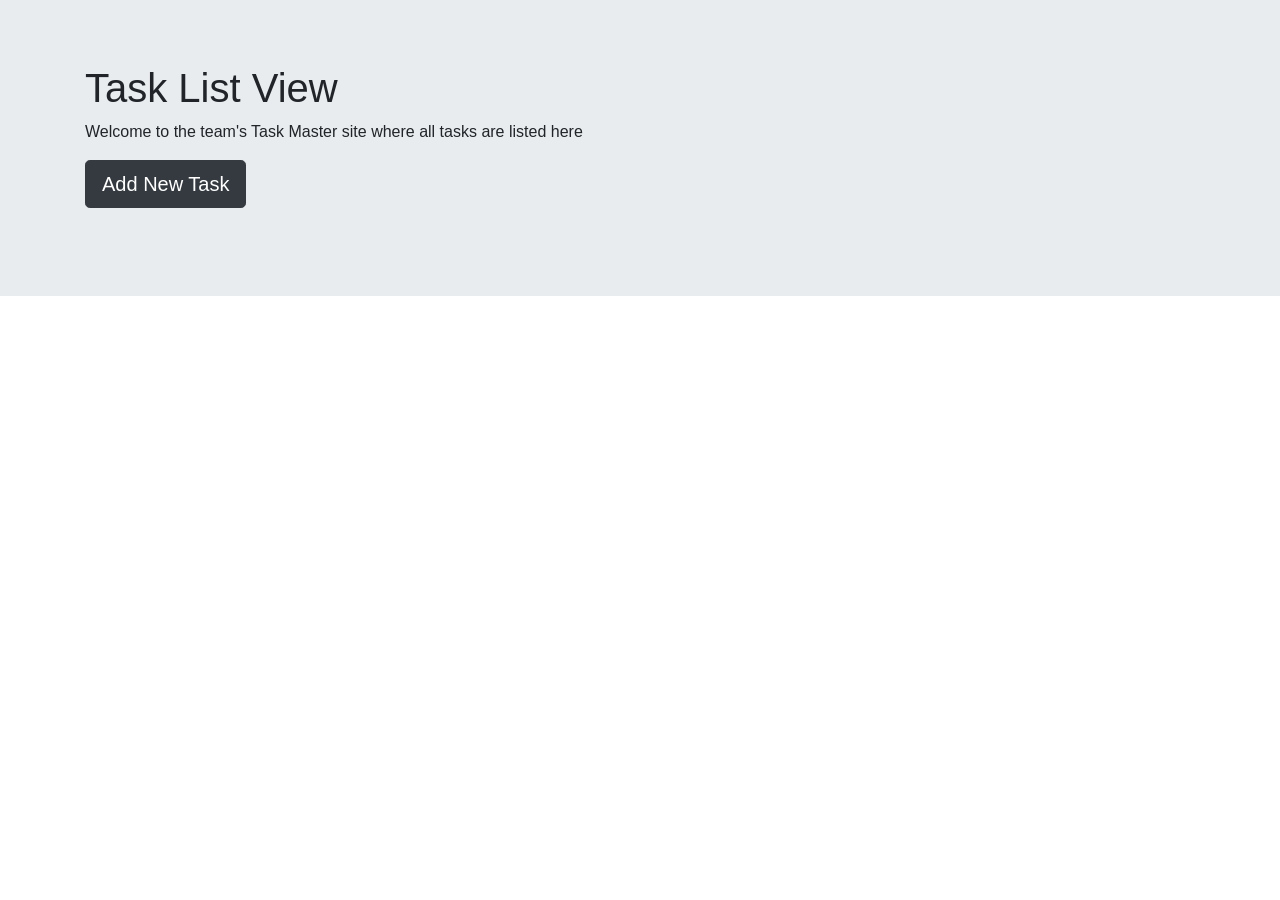
==== index.html @ 3640088d "Create initial index.html for Task Planner Initial HTML structure for Task Planner application with " ====
<!doctype html>
<html lang="en">
  <head>
    <!-- Required meta tags -->
    <meta charset="utf-8">
    <meta name="viewport" content="width=device-width, initial-scale=1, shrink-to-fit=no">

    <!-- Bootstrap CSS -->
    <link rel="stylesheet" href="https://cdn.jsdelivr.net/npm/bootstrap@4.3.1/dist/css/bootstrap.min.css" integrity="sha384-ggOyR0iXCbMQv3Xipma34MD+dH/1fQ784/j6cY/iJTQUOhcWr7x9JvoRxT2MZw1T" crossorigin="anonymous">
	<link rel="stylesheet" href="styles.css">

    <title>Task Planner</title>
  </head>
  <body>
	<!--Background jumbotron START -->
	<div class="jumbotron jumbotron-fluid">
		<div class="container">
			<h1>Task List View</h1>
			<p>Welcome to the team's Task Master site where all tasks are listed here</p>
			<!-- Add New Task button trigger modal -->
			<button type="button" class="btn btn-dark btn-lg" data-toggle="modal" data-target="#taskModal">Add New Task</button><br><br>
			<span id="currentDate"></span>
		</div>
	</div>
	<!--Background jumbotron END -->
	
	<!-- Add New Task Form Modal // START -->
	<!-- code to include new task input and use names/ids for labels and input boxes -->
	<!-- Modal // from Hari's code -->
		<div class="modal fade" id="taskModal" role="dialog">
			<div class="modal-dialog">
				<div class="modal-content">
					<!-- Modal header -->
					<div class="modal-header">
						<!-- Heading -->
						<h4 class="modal-title">Add New Task Details</h4>
						<button type="button" class="close align-content-item-right" data-dismiss="modal">&times;</button>
					</div>
					<!-- Modal body -->
					<div class="modal-body">
						<form role="form" action="/button-type" id="newTaskForm" method="GET">
							<!-- Name -->
							<div class="form-group">
								
								<label for="taskName" class="col-sm-6" col-form-label>Task Name</label>
								<span><input type="text" name="taskName" id="taskName" class="form-control" placeholder="Task Name e.g. XYZ: Sprint 1"></span>
								<label id="errMsgName"></label>
							</div>
							<!-- Description -->
							<div class="form-group">
								<label for="taskDescription" class="col-sm-6 col-form-label">Description</label>
								<textarea name="taskDescription" id="taskDescription" class="form-control" height="340px" rows="6" placeholder="enter task description details here"></textarea>
								<label id="errMsgDescription"></label>
								<br>
							</div>
							<!-- Assignee -->
							<div class="form-group">
								<label for="assigneeName" class="col-sm-6 col-form-label">Assignee Name</label>
								<input type="text" name="assigneeName" id="assigneeName" list="datalistAssignee" class="form-control" autocomplete="on" placeholder="assign the task to a team member">
								<datalist id="datalistAssignee">
									<option value="Hari">Hari</option>
									<option value="Navleen">Navleen</option>
									<option value="Gracie">Gracie</option>
									<option value="tbd">...</option>
								</datalist>
								<label id="errMsgAssignee"></label>
								<br>
							</div>
							<!-- Date -->
							<div class="form-group">
								<label for="taskDueDate" class="col-sm-6 col-form-label">Due Date</label>
								<input type="date" class="form-control" id="taskDueDate" placeholder="select task due date" min="2022-06-29" max="2030-12-31">
								<label id="errMsgDueDate"></label>
								
								<br>
							</div>
							<!-- Status -->
							<div class="form-group">
								<label for="taskStatus" class="col-sm-6 col-form-label">Status</label>
								<!-- Changed datalist to select from drop down list // Hari's code modifications -->
								<select name="taskStatus" id="taskStatus" placeholder="Task Status">
									<option value=""></option>
									<option value="To Do">To Do</option>
									<option value="In Progress">In Progress</option>
									<option value="Review">Review</option>
									<option value="Done">Done</option>
								</select>
								<label id="errMsgStatus"></label>
							</div>
						</form>
					</div>
					
					<!-- Modal footer -->
					<!-- Button to submit new task -->
					<div class="modal-footer">
						<button type="reset" class="btn btn-dark" id="reset_taskForm" value="reset">Reset</button>
						<button type="submit" class="btn btn-dark" id="submit_taskForm" value="submit">Submit</button>
					</div>

				</div>
			</div>
		</div>
	</div>
	<!-- Add New Task Form Modal // END -->

	<!-- Task Card Layout START -->
		<!-- each card must display: name, description, assignee, date, status -->
		<!-- each card must have 'edit' and 'delete' buttons -->
		<!-- 'edit' button must link and open 'Edit form' modal -->
		<!-- 'delete' button deletes task'-->
		<!-- 'Add New Task' button on the page must open 'Add New Task form'-->
	<div class="container">
		<div class="row" id="taskList">
			<!-- Card 1 -->
			<!-- <div class="col-sm-6">
				<div class="card">
					<div class="card-body">
						<h5 class="card-title">Task Name 1</h5>
						<p class="card-text">Description of the task details goes here.</p>
						<p class="card-text">Assigned To</p>
						<p class="card-text taskDueDate">Due Date</p>
						<p class="card-text taskStatus">Status</p>
						
						<button onclick="document.getElementById('id01').style.display='block'" class="btn btn-sm">Delete</button>
				  		<button type="button" class="btn btn-sm" data-toggle="modal" data-target="#taskModal">Edit</a>
					</div>
					<div class="card-footer">
						<small class="text-muted">Last updated 1 day ago</small>
					</div>
				</div>
			</div> -->
			
			<!-- Card 2 -->
			<!-- <div class="col-sm-6">
				<div class="card">
					<div class="card-body">
						<h5 class="card-title">Task Name 2</h5>
						<p class="card-text">Description of the task details goes here.</p>
						<p class="card-text">Assigned To</p>
						<p class="card-text taskDueDate">Due Date</p>
						<p class="card-text taskStatus">Status</p>
						
						<button onclick="document.getElementById('id01').style.display='block'" class="btn btn-sm">Delete</button>
				  		<a href="#" class="btn btn-sm">Edit</a>
					</div>
					<div class="card-footer">
						<small class="text-muted">Last updated 1 day ago</small>
					</div>
				</div>
			</div> -->
			
			<!-- Card 3 -->
			<!-- <div class="col-sm-6">
				<div class="card">
					<div class="card-body">
						<h5 class="card-title">Task Name 3</h5>
						<p class="card-text">Description of the task details goes here.</p>
						<p class="card-text">Assigned To</p>
						<p class="card-text taskDueDate">Due Date</p>
						<p class="card-text taskStatus">Status</p>
						
						<button onclick="document.getElementById('id01').style.display='block'" class="btn btn-sm">Delete</button>
				  		<button type="button" class="btn btn-sm" data-toggle="modal" data-target="#taskModal">Edit</a>
					</div>
					<div class="card-footer">
						<small class="text-muted">Last updated 1 day ago</small>
					</div>
				</div>
			</div> -->

			<!-- Card 4 -->
			<!-- <div class="col-sm-6">
				<div class="card">
					<div class="card-body">
						<h5 class="card-title">Task Name 4</h5>
						<p class="card-text">Description of the task details goes here.</p>
						<p class="card-text">Assigned To</p>
						<p class="card-text taskDueDate">Due Date</p>
						<p class="card-text taskStatus">Status</p>
						
						<button onclick="document.getElementById('id01').style.display='block'" class="btn btn-sm">Delete</button>
				  		<button type="button" class="btn btn-sm" data-toggle="modal" data-target="#taskModal">Edit</a>
					</div>
					<div class="card-footer">
						<small class="text-muted">Last updated 1 day ago</small>
					</div>
				</div>
			</div> -->

			<!-- Card 5 -->
			<!-- <div class="col-sm-6">
				<div class="card">
					<div class="card-body">
						<h5 class="card-title">Task Name 5</h5>
						<p class="card-text">Description of the task details goes here.</p>
						<p class="card-text">Assigned To</p>
						<p class="card-text taskDueDate">Due Date</p>
						<p class="card-text taskStatus">Status</p>
						
						<button onclick="document.getElementById('id01').style.display='block'" class="btn btn-sm">Delete</button>
				  		<button type="button" class="btn btn-sm" data-toggle="modal" data-target="#taskModal">Edit</a>
					</div>
					<div class="card-footer">
						<small class="text-muted">Last updated 1 day ago</small>
					</div>
				</div>
			</div> -->
			
		</div>
	</div>
	
	<!-- Delete Task button trigger modal // START -->
	<div class="modal fade modal-sm" id="id01" role="dialog">
		<span onclick="document.getElementById('id01').style.display='none'" class="close" title="Close Modal">&times;</span>
			<form class="modal-content" action="/action_page.php">
				<div class="container">
					<h3>Delete Task</h3> 
					<p>Are you sure you want to delete this task?</p>

					<div class="clearfix">
						<button type="button" class="cancelbtn" data-dismiss="modal">Cancel</button>
						<button type="button" class="deletebtn" data-modal-action="Delete">Delete</button>
					</div>
				</div>
			</form>
	</div>
	<!-- Delete button modal // END -->

	<!-- Task Card Layout END -->

    <!-- Optional JavaScript -->
    <!-- jQuery first, then Popper.js, then Bootstrap JS -->
    <script src="https://code.jquery.com/jquery-3.3.1.slim.min.js" integrity="sha384-q8i/X+965DzO0rT7abK41JStQIAqVgRVzpbzo5smXKp4YfRvH+8abtTE1Pi6jizo" crossorigin="anonymous"></script>
    <script src="https://cdn.jsdelivr.net/npm/popper.js@1.14.7/dist/umd/popper.min.js" integrity="sha384-UO2eT0CpHqdSJQ6hJty5KVphtPhzWj9WO1clHTMGa3JDZwrnQq4sF86dIHNDz0W1" crossorigin="anonymous"></script>
    <script src="https://cdn.jsdelivr.net/npm/bootstrap@4.3.1/dist/js/bootstrap.min.js" integrity="sha384-JjSmVgyd0p3pXB1rRibZUAYoIIy6OrQ6VrjIEaFf/nJGzIxFDsf4x0xIM+B07jRM" crossorigin="anonymous"></script>
	<script src="task.js"></script>
	<script src="index.js"></script>
	<script src="validation.js"></script>
</body>
</html>
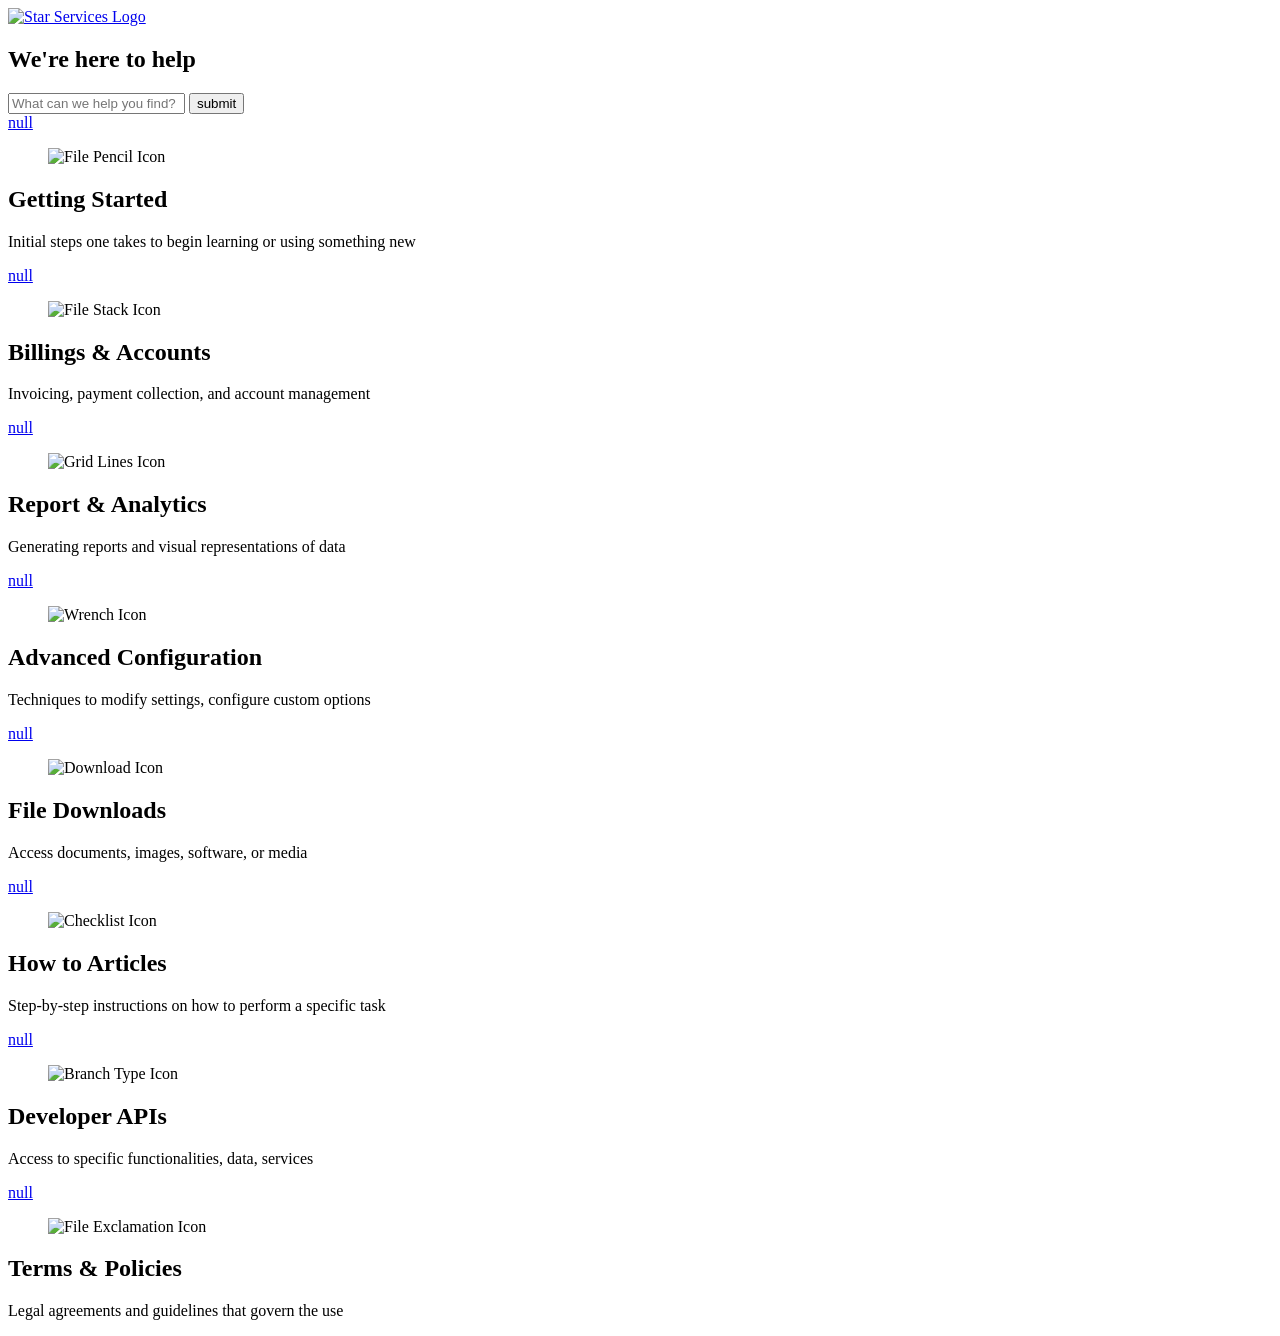
==== commit c3e5d6ce: "Add files via upload" ====
--- a/index.html
+++ b/index.html
@@ -1,240 +1,155 @@
-<!doctype html>
-<html lang="en">
-  <head>
-    <!-- Required meta tags -->
-    <meta charset="utf-8">
-    <meta name="viewport" content="width=device-width, initial-scale=1, shrink-to-fit=no">
-
-    <!-- Bootstrap CSS -->
-    <link rel="stylesheet" href="https://cdn.jsdelivr.net/npm/bootstrap@4.3.1/dist/css/bootstrap.min.css" integrity="sha384-ggOyR0iXCbMQv3Xipma34MD+dH/1fQ784/j6cY/iJTQUOhcWr7x9JvoRxT2MZw1T" crossorigin="anonymous">
-	<link rel="stylesheet" href="styles.css">
-
-    <title>Task Planner</title>
-  </head>
-  <body>
-	<!--Background jumbotron START -->
-	<div class="jumbotron jumbotron-fluid">
-		<div class="container">
-			<h1>Task List View</h1>
-			<p>Welcome to the team's Task Master site where all tasks are listed here</p>
-			<!-- Add New Task button trigger modal -->
-			<button type="button" class="btn btn-dark btn-lg" data-toggle="modal" data-target="#taskModal">Add New Task</button><br><br>
-			<span id="currentDate"></span>
-		</div>
-	</div>
-	<!--Background jumbotron END -->
-	
-	<!-- Add New Task Form Modal // START -->
-	<!-- code to include new task input and use names/ids for labels and input boxes -->
-	<!-- Modal // from Hari's code -->
-		<div class="modal fade" id="taskModal" role="dialog">
-			<div class="modal-dialog">
-				<div class="modal-content">
-					<!-- Modal header -->
-					<div class="modal-header">
-						<!-- Heading -->
-						<h4 class="modal-title">Add New Task Details</h4>
-						<button type="button" class="close align-content-item-right" data-dismiss="modal">&times;</button>
-					</div>
-					<!-- Modal body -->
-					<div class="modal-body">
-						<form role="form" action="/button-type" id="newTaskForm" method="GET">
-							<!-- Name -->
-							<div class="form-group">
-								
-								<label for="taskName" class="col-sm-6" col-form-label>Task Name</label>
-								<span><input type="text" name="taskName" id="taskName" class="form-control" placeholder="Task Name e.g. XYZ: Sprint 1"></span>
-								<label id="errMsgName"></label>
-							</div>
-							<!-- Description -->
-							<div class="form-group">
-								<label for="taskDescription" class="col-sm-6 col-form-label">Description</label>
-								<textarea name="taskDescription" id="taskDescription" class="form-control" height="340px" rows="6" placeholder="enter task description details here"></textarea>
-								<label id="errMsgDescription"></label>
-								<br>
-							</div>
-							<!-- Assignee -->
-							<div class="form-group">
-								<label for="assigneeName" class="col-sm-6 col-form-label">Assignee Name</label>
-								<input type="text" name="assigneeName" id="assigneeName" list="datalistAssignee" class="form-control" autocomplete="on" placeholder="assign the task to a team member">
-								<datalist id="datalistAssignee">
-									<option value="Hari">Hari</option>
-									<option value="Navleen">Navleen</option>
-									<option value="Gracie">Gracie</option>
-									<option value="tbd">...</option>
-								</datalist>
-								<label id="errMsgAssignee"></label>
-								<br>
-							</div>
-							<!-- Date -->
-							<div class="form-group">
-								<label for="taskDueDate" class="col-sm-6 col-form-label">Due Date</label>
-								<input type="date" class="form-control" id="taskDueDate" placeholder="select task due date" min="2022-06-29" max="2030-12-31">
-								<label id="errMsgDueDate"></label>
-								
-								<br>
-							</div>
-							<!-- Status -->
-							<div class="form-group">
-								<label for="taskStatus" class="col-sm-6 col-form-label">Status</label>
-								<!-- Changed datalist to select from drop down list // Hari's code modifications -->
-								<select name="taskStatus" id="taskStatus" placeholder="Task Status">
-									<option value=""></option>
-									<option value="To Do">To Do</option>
-									<option value="In Progress">In Progress</option>
-									<option value="Review">Review</option>
-									<option value="Done">Done</option>
-								</select>
-								<label id="errMsgStatus"></label>
-							</div>
-						</form>
-					</div>
-					
-					<!-- Modal footer -->
-					<!-- Button to submit new task -->
-					<div class="modal-footer">
-						<button type="reset" class="btn btn-dark" id="reset_taskForm" value="reset">Reset</button>
-						<button type="submit" class="btn btn-dark" id="submit_taskForm" value="submit">Submit</button>
-					</div>
-
-				</div>
-			</div>
-		</div>
-	</div>
-	<!-- Add New Task Form Modal // END -->
-
-	<!-- Task Card Layout START -->
-		<!-- each card must display: name, description, assignee, date, status -->
-		<!-- each card must have 'edit' and 'delete' buttons -->
-		<!-- 'edit' button must link and open 'Edit form' modal -->
-		<!-- 'delete' button deletes task'-->
-		<!-- 'Add New Task' button on the page must open 'Add New Task form'-->
-	<div class="container">
-		<div class="row" id="taskList">
-			<!-- Card 1 -->
-			<!-- <div class="col-sm-6">
-				<div class="card">
-					<div class="card-body">
-						<h5 class="card-title">Task Name 1</h5>
-						<p class="card-text">Description of the task details goes here.</p>
-						<p class="card-text">Assigned To</p>
-						<p class="card-text taskDueDate">Due Date</p>
-						<p class="card-text taskStatus">Status</p>
-						
-						<button onclick="document.getElementById('id01').style.display='block'" class="btn btn-sm">Delete</button>
-				  		<button type="button" class="btn btn-sm" data-toggle="modal" data-target="#taskModal">Edit</a>
-					</div>
-					<div class="card-footer">
-						<small class="text-muted">Last updated 1 day ago</small>
-					</div>
-				</div>
-			</div> -->
-			
-			<!-- Card 2 -->
-			<!-- <div class="col-sm-6">
-				<div class="card">
-					<div class="card-body">
-						<h5 class="card-title">Task Name 2</h5>
-						<p class="card-text">Description of the task details goes here.</p>
-						<p class="card-text">Assigned To</p>
-						<p class="card-text taskDueDate">Due Date</p>
-						<p class="card-text taskStatus">Status</p>
-						
-						<button onclick="document.getElementById('id01').style.display='block'" class="btn btn-sm">Delete</button>
-				  		<a href="#" class="btn btn-sm">Edit</a>
-					</div>
-					<div class="card-footer">
-						<small class="text-muted">Last updated 1 day ago</small>
-					</div>
-				</div>
-			</div> -->
-			
-			<!-- Card 3 -->
-			<!-- <div class="col-sm-6">
-				<div class="card">
-					<div class="card-body">
-						<h5 class="card-title">Task Name 3</h5>
-						<p class="card-text">Description of the task details goes here.</p>
-						<p class="card-text">Assigned To</p>
-						<p class="card-text taskDueDate">Due Date</p>
-						<p class="card-text taskStatus">Status</p>
-						
-						<button onclick="document.getElementById('id01').style.display='block'" class="btn btn-sm">Delete</button>
-				  		<button type="button" class="btn btn-sm" data-toggle="modal" data-target="#taskModal">Edit</a>
-					</div>
-					<div class="card-footer">
-						<small class="text-muted">Last updated 1 day ago</small>
-					</div>
-				</div>
-			</div> -->
-
-			<!-- Card 4 -->
-			<!-- <div class="col-sm-6">
-				<div class="card">
-					<div class="card-body">
-						<h5 class="card-title">Task Name 4</h5>
-						<p class="card-text">Description of the task details goes here.</p>
-						<p class="card-text">Assigned To</p>
-						<p class="card-text taskDueDate">Due Date</p>
-						<p class="card-text taskStatus">Status</p>
-						
-						<button onclick="document.getElementById('id01').style.display='block'" class="btn btn-sm">Delete</button>
-				  		<button type="button" class="btn btn-sm" data-toggle="modal" data-target="#taskModal">Edit</a>
-					</div>
-					<div class="card-footer">
-						<small class="text-muted">Last updated 1 day ago</small>
-					</div>
-				</div>
-			</div> -->
-
-			<!-- Card 5 -->
-			<!-- <div class="col-sm-6">
-				<div class="card">
-					<div class="card-body">
-						<h5 class="card-title">Task Name 5</h5>
-						<p class="card-text">Description of the task details goes here.</p>
-						<p class="card-text">Assigned To</p>
-						<p class="card-text taskDueDate">Due Date</p>
-						<p class="card-text taskStatus">Status</p>
-						
-						<button onclick="document.getElementById('id01').style.display='block'" class="btn btn-sm">Delete</button>
-				  		<button type="button" class="btn btn-sm" data-toggle="modal" data-target="#taskModal">Edit</a>
-					</div>
-					<div class="card-footer">
-						<small class="text-muted">Last updated 1 day ago</small>
-					</div>
-				</div>
-			</div> -->
-			
-		</div>
-	</div>
-	
-	<!-- Delete Task button trigger modal // START -->
-	<div class="modal fade modal-sm" id="id01" role="dialog">
-		<span onclick="document.getElementById('id01').style.display='none'" class="close" title="Close Modal">&times;</span>
-			<form class="modal-content" action="/action_page.php">
-				<div class="container">
-					<h3>Delete Task</h3> 
-					<p>Are you sure you want to delete this task?</p>
-
-					<div class="clearfix">
-						<button type="button" class="cancelbtn" data-dismiss="modal">Cancel</button>
-						<button type="button" class="deletebtn" data-modal-action="Delete">Delete</button>
-					</div>
-				</div>
-			</form>
-	</div>
-	<!-- Delete button modal // END -->
-
-	<!-- Task Card Layout END -->
-
-    <!-- Optional JavaScript -->
-    <!-- jQuery first, then Popper.js, then Bootstrap JS -->
-    <script src="https://code.jquery.com/jquery-3.3.1.slim.min.js" integrity="sha384-q8i/X+965DzO0rT7abK41JStQIAqVgRVzpbzo5smXKp4YfRvH+8abtTE1Pi6jizo" crossorigin="anonymous"></script>
-    <script src="https://cdn.jsdelivr.net/npm/popper.js@1.14.7/dist/umd/popper.min.js" integrity="sha384-UO2eT0CpHqdSJQ6hJty5KVphtPhzWj9WO1clHTMGa3JDZwrnQq4sF86dIHNDz0W1" crossorigin="anonymous"></script>
-    <script src="https://cdn.jsdelivr.net/npm/bootstrap@4.3.1/dist/js/bootstrap.min.js" integrity="sha384-JjSmVgyd0p3pXB1rRibZUAYoIIy6OrQ6VrjIEaFf/nJGzIxFDsf4x0xIM+B07jRM" crossorigin="anonymous"></script>
-	<script src="task.js"></script>
-	<script src="index.js"></script>
-	<script src="validation.js"></script>
-</body>
-</html>
+<!doctype html>
+<html class="no-js" lang="en">
+<head>
+    <meta charset="utf-8">
+    <meta name="description" content="">
+    <meta name="viewport" content="width=device-width, initial-scale=1">
+
+    <title>Star Services</title>
+
+    <link rel="stylesheet" href="./css/style.min.css">
+</head>
+<body>
+<header class="site-header">
+    <div class="container-fluid">
+        <div class="site-header__inner">
+            <a href="./index.html">
+                <img src="./images/logo.svg" height="44" width="123" alt="Star Services Logo">
+            </a>
+        </div>
+    </div>
+</header>
+
+<main class="site-content">
+    <section class="search-helper">
+        <div class="container">
+            <div class="search-helper__inner">
+                <h2 class="h1">We're here to help</h2>
+
+                <div class="search-form">
+                    <form>
+                        <input type="text" placeholder="What can we help you find?">
+                        <input type="submit" value="submit">
+                    </form>
+                </div>
+            </div>
+        </div>
+    </section>
+
+    <section class="documentation-links">
+        <div class="container">
+            <div class="documentation-links__inner">
+                <div class="row">
+                    <div class="col">
+                        <div class="documentation-links__single">
+                            <a href="./details.html" class="anchor-overlay">null</a>
+
+                            <figure class="documentation-links__icon">
+                                <img src="./images/assignment.svg" alt="File Pencil Icon" height="28" width="28">
+                            </figure>
+                            <div class="documentation-links__content">
+                                <h2>Getting Started</h2>
+                                <p>Initial steps one takes to begin learning or using something new</p>
+                            </div>
+                        </div>
+                    </div>
+                    <div class="col">
+                        <div class="documentation-links__single">
+                            <a href="./details.html" class="anchor-overlay">null</a>
+
+                            <figure class="documentation-links__icon">
+                                <img src="./images/files.svg" alt="File Stack Icon" height="28" width="28">
+                            </figure>
+                            <div class="documentation-links__content">
+                                <h2>Billings &amp; Accounts</h2>
+                                <p>Invoicing, payment collection, and account management</p>
+                            </div>
+                        </div>
+                    </div>
+                    <div class="col">
+                        <div class="documentation-links__single">
+                            <a href="./details.html" class="anchor-overlay">null</a>
+
+                            <figure class="documentation-links__icon">
+                                <img src="./images/grid.svg" alt="Grid Lines Icon" height="28" width="28">
+                            </figure>
+                            <div class="documentation-links__content">
+                                <h2>Report &amp; Analytics</h2>
+                                <p>Generating reports and visual representations of data</p>
+                            </div>
+                        </div>
+                    </div>
+                    <div class="col">
+                        <div class="documentation-links__single">
+                            <a href="./details.html" class="anchor-overlay">null</a>
+
+                            <figure class="documentation-links__icon">
+                                <img src="./images/wrench.svg" alt="Wrench Icon" height="28" width="28">
+                            </figure>
+                            <div class="documentation-links__content">
+                                <h2>Advanced Configuration</h2>
+                                <p>Techniques to modify settings, configure custom options</p>
+                            </div>
+                        </div>
+                    </div>
+                    <div class="col">
+                        <div class="documentation-links__single">
+                            <a href="./details.html" class="anchor-overlay">null</a>
+
+                            <figure class="documentation-links__icon">
+                                <img src="./images/download.svg" alt="Download Icon" height="28" width="28">
+                            </figure>
+                            <div class="documentation-links__content">
+                                <h2>File Downloads</h2>
+                                <p>Access documents, images, software, or media</p>
+                            </div>
+                        </div>
+                    </div>
+                    <div class="col">
+                        <div class="documentation-links__single">
+                            <a href="./details.html" class="anchor-overlay">null</a>
+
+                            <figure class="documentation-links__icon">
+                                <img src="./images/checklist.svg" alt="Checklist Icon" height="28" width="28">
+                            </figure>
+                            <div class="documentation-links__content">
+                                <h2>How to Articles</h2>
+                                <p>Step-by-step instructions on how to perform a specific task</p>
+                            </div>
+                        </div>
+                    </div>
+                    <div class="col">
+                        <div class="documentation-links__single">
+                            <a href="./details.html" class="anchor-overlay">null</a>
+
+                            <figure class="documentation-links__icon">
+                                <img src="./images/subaccounts.svg" alt="Branch Type Icon" height="28" width="28">
+                            </figure>
+                            <div class="documentation-links__content">
+                                <h2>Developer APIs</h2>
+                                <p>Access to specific functionalities, data, services</p>
+                            </div>
+                        </div>
+                    </div>
+                    <div class="col">
+                        <div class="documentation-links__single">
+                            <a href="./details.html" class="anchor-overlay">null</a>
+
+                            <figure class="documentation-links__icon">
+                                <img src="./images/not-graded.svg" alt="File Exclamation Icon" height="28" width="28">
+                            </figure>
+                            <div class="documentation-links__content">
+                                <h2>Terms &amp; Policies</h2>
+                                <p>Legal agreements and guidelines that govern the use</p>
+                            </div>
+                        </div>
+                    </div>
+                </div>
+            </div>
+        </div>
+    </section>
+</main>
+
+<script src="./js/script.min.js"></script>
+</body>
+</html>
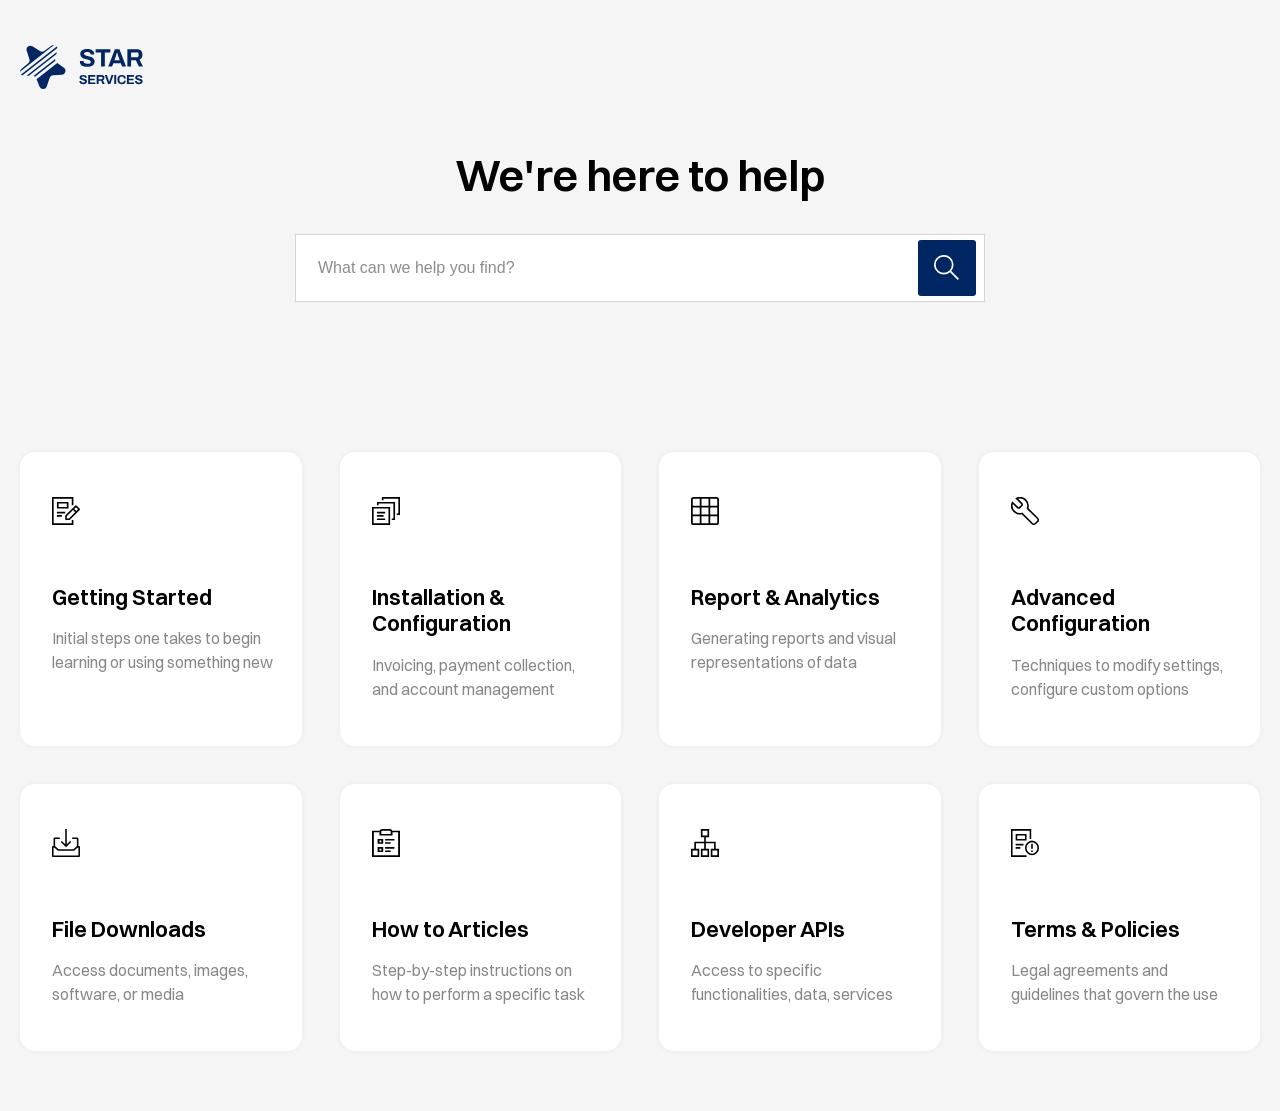
==== commit 684aa21d: "Update index.html" ====
--- a/index.html
+++ b/index.html
@@ -61,7 +61,7 @@
                                 <img src="./images/files.svg" alt="File Stack Icon" height="28" width="28">
                             </figure>
                             <div class="documentation-links__content">
-                                <h2>Billings &amp; Accounts</h2>
+                                <h2>Installation &amp; Configuration</h2>
                                 <p>Invoicing, payment collection, and account management</p>
                             </div>
                         </div>
@@ -152,4 +152,4 @@
 
 <script src="./js/script.min.js"></script>
 </body>
-</html>+</html>
--- a/css/style.min.css
+++ b/css/style.min.css
@@ -0,0 +1 @@
+*,:after,:before{-webkit-box-sizing:border-box;box-sizing:border-box}html{font-size:100%}body{background-color:#f5f5f5;font-family:"Switzer",sans-serif;font-size:1rem;line-height:1.5;margin:0;padding:0;overflow-x:hidden}.h1,.h2,.h3,.h4,.h5,.h6,h1,h2,h3,h4,h5,h6{margin-top:0;margin-bottom:0.5rem;line-height:1.2}.h1,h1{font-size:calc(1.375rem + 1.5vw)}.h2,h2{font-size:calc(1.325rem + 0.9vw)}.h3,h3{font-size:calc(1.3rem + 0.6vw)}.h4,h4{font-size:calc(1.275rem + 0.3vw)}.h5,h5{font-size:1.25rem}.h6,h6{font-size:1rem}@media screen and (min-width:1200px){.h1,h1{font-size:2.5rem}.h2,h2{font-size:2rem}.h3,h3{font-size:1.75rem}.h4,h4{font-size:1.5rem}}@font-face{font-family:"Switzer";src:url("../webfonts/switzer/Switzer-Medium.woff2") format("woff2"),url("../webfonts/switzer/Switzer-Medium.woff") format("woff");font-weight:500;font-style:normal;font-display:swap}@font-face{font-family:"Switzer";src:url("../webfonts/switzer/Switzer-Semibold.woff2") format("woff2"),url("../webfonts/switzer/Switzer-Semibold.woff") format("woff");font-weight:600;font-style:normal;font-display:swap}@font-face{font-family:"Switzer";src:url("../webfonts/switzer/Switzer-Regular.woff2") format("woff2"),url("../webfonts/switzer/Switzer-Regular.woff") format("woff");font-weight:normal;font-style:normal;font-display:swap}.d-flex{display:-webkit-box;display:-ms-flexbox;display:flex}.flex-wrap{-ms-flex-wrap:wrap;flex-wrap:wrap}.container,.container-fluid{margin:0 auto;padding:0 20px}.container{max-width:1320px}.container-fluid{max-width:1470px}.anchor-overlay{font-size:0;inset:0;position:absolute;z-index:1}.search-form form{height:50px;position:relative}.search-form input[type=text]{border:0.5px solid #d5d5d5;-webkit-box-shadow:none;box-shadow:none;height:100%;display:block;font-size:1rem;padding:0 60px 0 15px;width:100%}.search-form input[type=text]::-webkit-input-placeholder{color:#8D8D8D;opacity:1}.search-form input[type=text]::-moz-placeholder{color:#8D8D8D;opacity:1}.search-form input[type=text]:-ms-input-placeholder{color:#8D8D8D;opacity:1}.search-form input[type=text]::-ms-input-placeholder{color:#8D8D8D;opacity:1}.search-form input[type=text]::placeholder{color:#8D8D8D;opacity:1}.search-form input[type=text]:focus{-webkit-box-shadow:0 0 9px 1px rgba(0,0,0,0.06);box-shadow:0 0 9px 1px rgba(0,0,0,0.06);outline:none}.search-form input[type=submit]{background-color:#002664;background-image:url(../images/magnify-glass.svg);background-position:center;background-repeat:no-repeat;border:0;border-radius:3px;bottom:3px;cursor:pointer;font-size:0;position:absolute;-webkit-transition:300ms background-color linear;transition:300ms background-color linear;right:3px;top:3px;width:50px}.search-form input[type=submit]:hover{background-color:rgba(0,38,100,0.85)}.breadcrumbs{color:#868484;display:-webkit-box;display:-ms-flexbox;display:flex;-ms-flex-wrap:wrap;flex-wrap:wrap;list-style-type:none;margin-top:0;padding-left:0}.breadcrumbs li:not(:last-of-type):after{content:"/";color:#575656;margin:0 5px}.breadcrumbs a{color:#575656;text-decoration:none}.breadcrumbs a:hover{color:#000000}.text-content{color:#3B3939}.text-content h2,.text-content h3,.text-content h4,.text-content h5,.text-content h6{color:#010101;font-weight:500}@media screen and (min-width:576px){.search-form:not(.documentation-sidebar__form) form{height:68px}.search-form:not(.documentation-sidebar__form) input[type=text]{padding:0 75px 0 22px}.search-form:not(.documentation-sidebar__form) input[type=submit]{bottom:6px;width:58px;right:9px;top:6px}}.site-header{margin:0 0 30px;padding:20px 0}@media screen and (min-width:576px){.site-header{margin:0 0 9px;padding:45px 0}}.search-helper{text-align:center}.search-helper__inner{max-width:690px;margin:0 auto}.search-helper .search-form{margin:20px 0 0}@media screen and (min-width:576px){.search-helper .search-form{margin:32px 0 0}}@media screen and (min-width:992px){.search-helper h2{font-size:44px}}.documentation-links{margin:30px 0}.documentation-links__inner>.row{display:-ms-grid;display:grid;-ms-grid-columns:1fr;grid-template-columns:1fr;grid-row-gap:20px}.documentation-links__single{background-color:#ffffff;border-radius:15px;-webkit-box-shadow:0 0 6px rgba(0,0,0,0.05);box-shadow:0 0 6px rgba(0,0,0,0.05);display:-webkit-box;display:-ms-flexbox;display:flex;-webkit-box-orient:vertical;-webkit-box-direction:normal;-ms-flex-direction:column;flex-direction:column;height:100%;padding:45px 32px;position:relative;-webkit-transition:300ms -webkit-box-shadow linear;transition:300ms -webkit-box-shadow linear;transition:300ms box-shadow linear;transition:300ms box-shadow linear,300ms -webkit-box-shadow linear}.documentation-links__single:hover{-webkit-box-shadow:0 16px 64px -16px rgba(0,0,0,0.2);box-shadow:0 16px 64px -16px rgba(0,0,0,0.2)}.documentation-links__icon{margin:0 0 33px}.documentation-links__content>h2{font-size:22px}.documentation-links__content>p{color:#888888;margin-right:-10px}.documentation-links__content>p:last-of-type{margin-bottom:0}@media screen and (min-width:576px){.documentation-links{margin:60px 0}.documentation-links__inner>.row{-ms-grid-columns:1fr 38px 1fr;grid-template-columns:1fr 1fr;grid-gap:38px}.documentation-links__icon{margin:0 0 53px}.documentation-links__content>h2{margin:0 0 16px}}@media screen and (min-width:992px){.documentation-links{margin:150px 0 60px}.documentation-links__inner>.row{-ms-grid-columns:1fr 38px 1fr 38px 1fr;grid-template-columns:1fr 1fr 1fr}}@media screen and (min-width:1200px){.documentation-links__inner>.row{-ms-grid-columns:1fr 38px 1fr 38px 1fr 38px 1fr;grid-template-columns:1fr 1fr 1fr 1fr}}.documentation-sidebar{background-color:#ffffff;bottom:0;left:0;min-height:100vh;padding:20px;max-width:327px;overflow-y:auto;position:fixed;scrollbar-width:none;-ms-overflow-style:none;top:0;-webkit-transform:translateX(-327px);transform:translateX(-327px);-webkit-transition:300ms -webkit-transform linear;transition:300ms -webkit-transform linear;transition:300ms transform linear;transition:300ms transform linear,300ms -webkit-transform linear;width:100%}.documentation-sidebar::-webkit-scrollbar{width:0}.documentation-sidebar::-webkit-scrollbar-thumb{background-color:transparent}.documentation-sidebar__logo{margin-bottom:50px}.documentation-sidebar__toggle{background-color:transparent;border:0;cursor:pointer;display:inline-block;position:fixed;-webkit-transform:translate(5px,10px) rotate(0);transform:translate(5px,10px) rotate(0);-webkit-transition:300ms -webkit-transform linear;transition:300ms -webkit-transform linear;transition:300ms transform linear;transition:300ms transform linear,300ms -webkit-transform linear}.documentation-sidebar__menu{margin-top:50px;padding-left:20px}.documentation-sidebar__menu ul{padding-left:0;list-style-type:none}.documentation-sidebar__menu>ul{font-weight:500;font-size:18px}.documentation-sidebar__menu>ul ul{border-left:1.5px solid #B2B2B2;color:#868484;font-size:16px;font-weight:normal;margin-top:30px;padding-left:18px}.documentation-sidebar__menu .menu-item{margin-bottom:30px;position:relative}.documentation-sidebar__menu .menu-item:hover>a{color:#E42313}.documentation-sidebar__menu .current-menu-item:before{border-left:2px solid #E42313;content:"";position:absolute;top:0;left:-20px;bottom:0}.documentation-sidebar__menu .current-menu-item>a{color:#E42313}.documentation-sidebar__menu a{color:inherit;text-decoration:none;-webkit-transition:300ms color linear;transition:300ms color linear}.documentation-sidebar.is-open{-webkit-transform:translateX(0);transform:translateX(0)}.documentation-sidebar.is-open~.documentation-sidebar__toggle{-webkit-transform:translate(275px,20px) rotate(-180deg);transform:translate(275px,20px) rotate(-180deg)}@media screen and (min-width:1200px){.documentation-sidebar{-webkit-transform:translateX(0);transform:translateX(0);padding:45px 20px}.documentation-sidebar__logo{margin-bottom:70px;padding-left:30px}.documentation-sidebar__toggle{display:none}.documentation-sidebar__menu{margin-top:90px}}.documentation-content{padding:50px 20px 20px 20px;max-width:1140px;width:100%}@media screen and (min-width:1200px){.documentation-content{margin-left:327px;padding:100px;width:calc(100% - 327px)}}
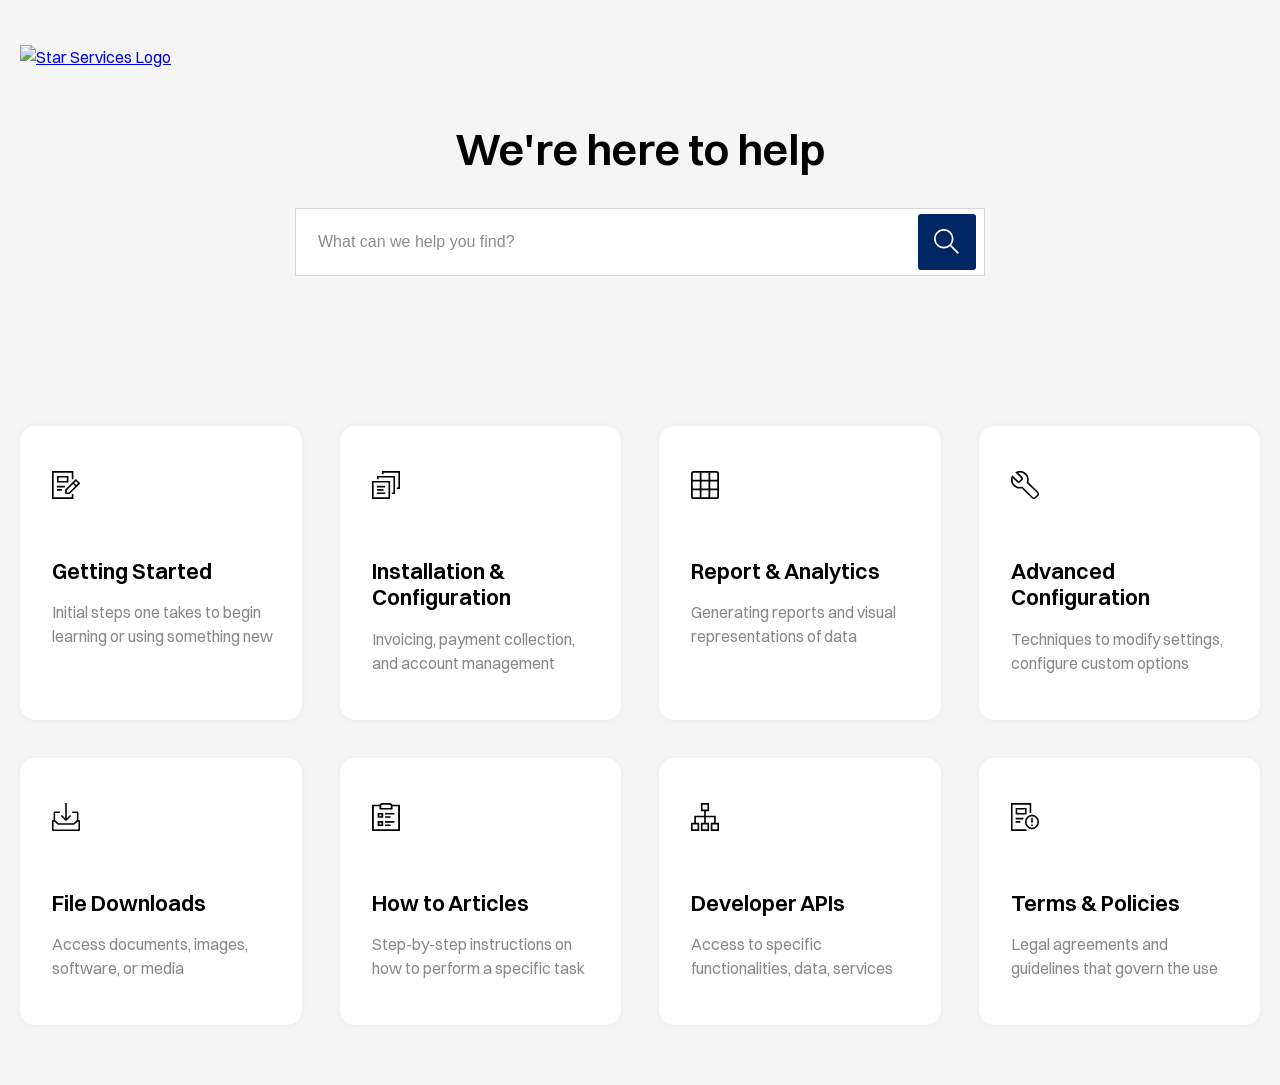
==== commit ae0f142d: "Update index.html" ====
--- a/index.html
+++ b/index.html
@@ -5,7 +5,7 @@
     <meta name="description" content="">
     <meta name="viewport" content="width=device-width, initial-scale=1">
 
-    <title>Star Services</title>
+    <title>Astral | Home</title>
 
     <link rel="stylesheet" href="./css/style.min.css">
 </head>
@@ -14,7 +14,7 @@
     <div class="container-fluid">
         <div class="site-header__inner">
             <a href="./index.html">
-                <img src="./images/logo.svg" height="44" width="123" alt="Star Services Logo">
+                <img src="./images/logo2.svg" height="44" width="123" alt="Star Services Logo">
             </a>
         </div>
     </div>
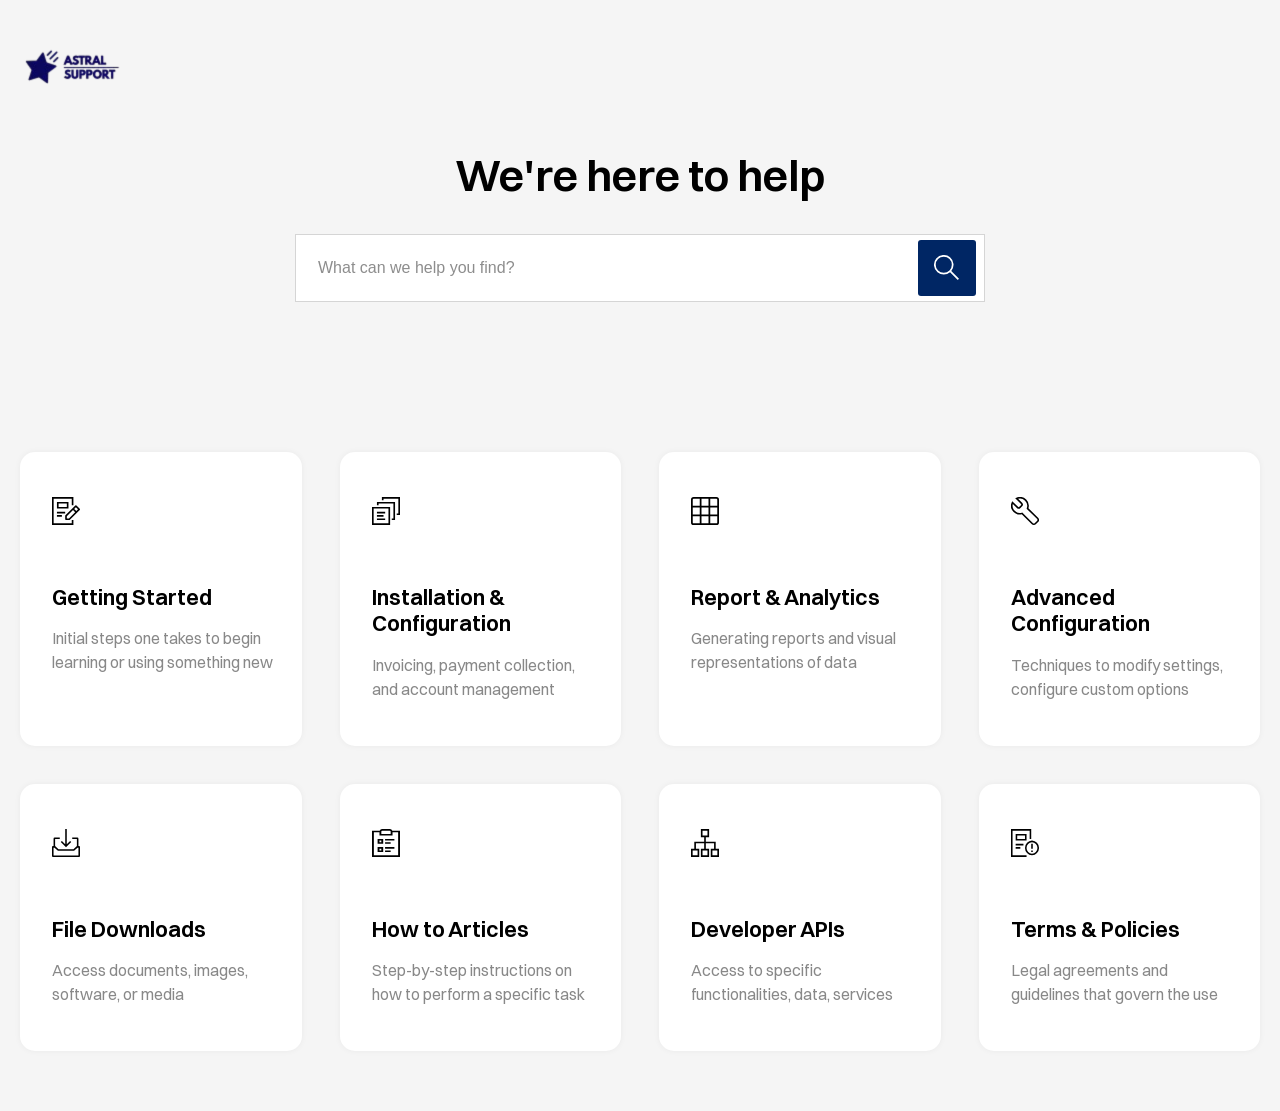
==== commit a86248f3: "Update index.html" ====
--- a/index.html
+++ b/index.html
@@ -14,7 +14,7 @@
     <div class="container-fluid">
         <div class="site-header__inner">
             <a href="./index.html">
-                <img src="./images/logo2.svg" height="44" width="123" alt="Star Services Logo">
+                <img src="./images/logo.png" height="44" width="123" alt="Star Services Logo">
             </a>
         </div>
     </div>
